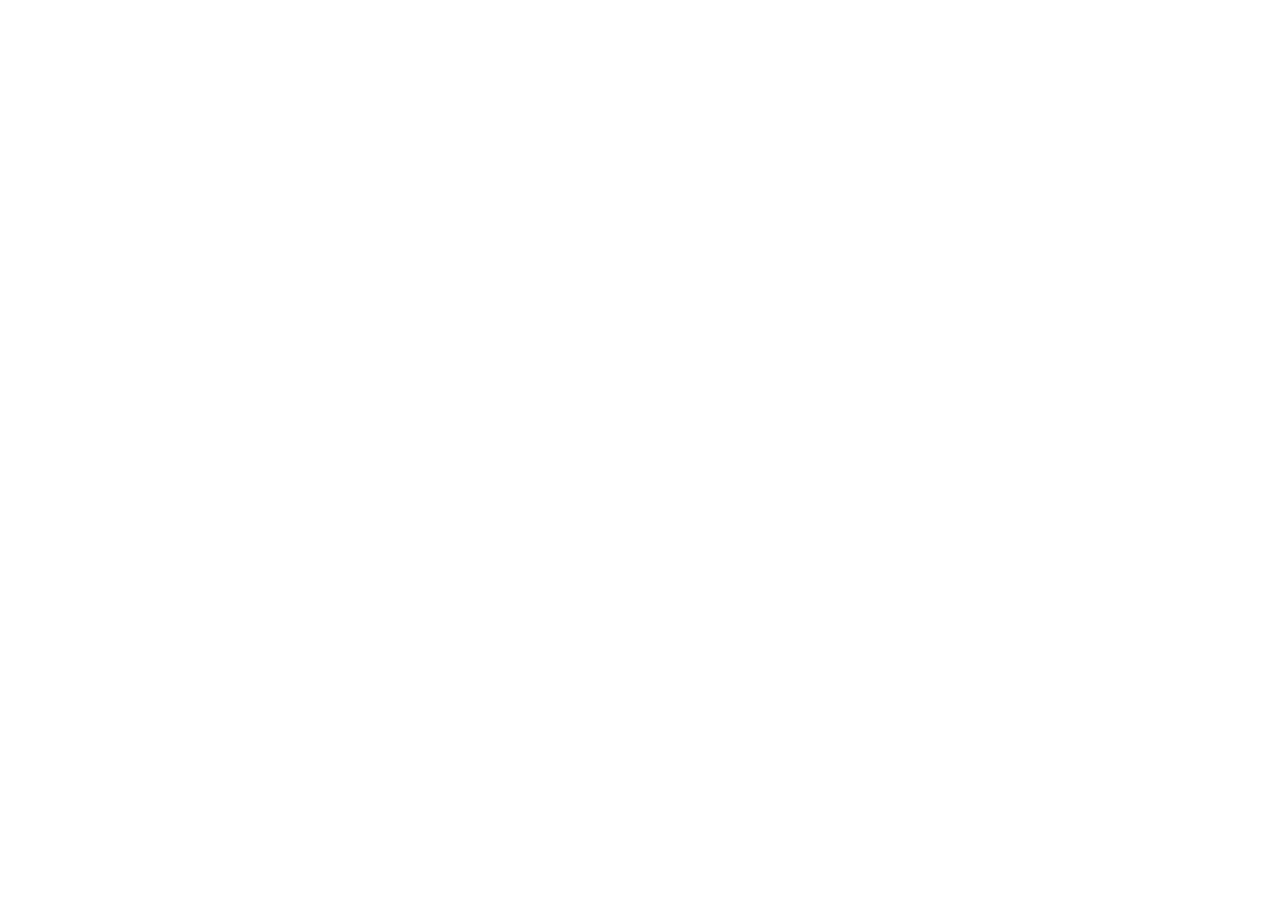
==== registro/index.html @ 0a4f2aae "fix: add working mobile registration route" ====
<!doctype html><html lang="es"><head><meta charset="utf-8"><meta name="viewport" content="width=device-width,initial-scale=1,viewport-fit=cover"><meta name="theme-color" content="#0F5C5E"><meta name="apple-mobile-web-app-capable" content="yes"><meta name="apple-mobile-web-app-status-bar-style" content="default"><meta name="apple-mobile-web-app-title" content="ERGOFIT"><meta name="description" content="ERGOFIT — pausas activas, ergonomía y bienestar laboral."><link rel="manifest" href="../manifest.json"><link rel="icon" href="../assets/images/logo.svg"><link rel="stylesheet" href="styles.css"><title>ERGOFIT | Registro</title></head><body><div id="app"></div><script src="app.js" defer></script></body></html>
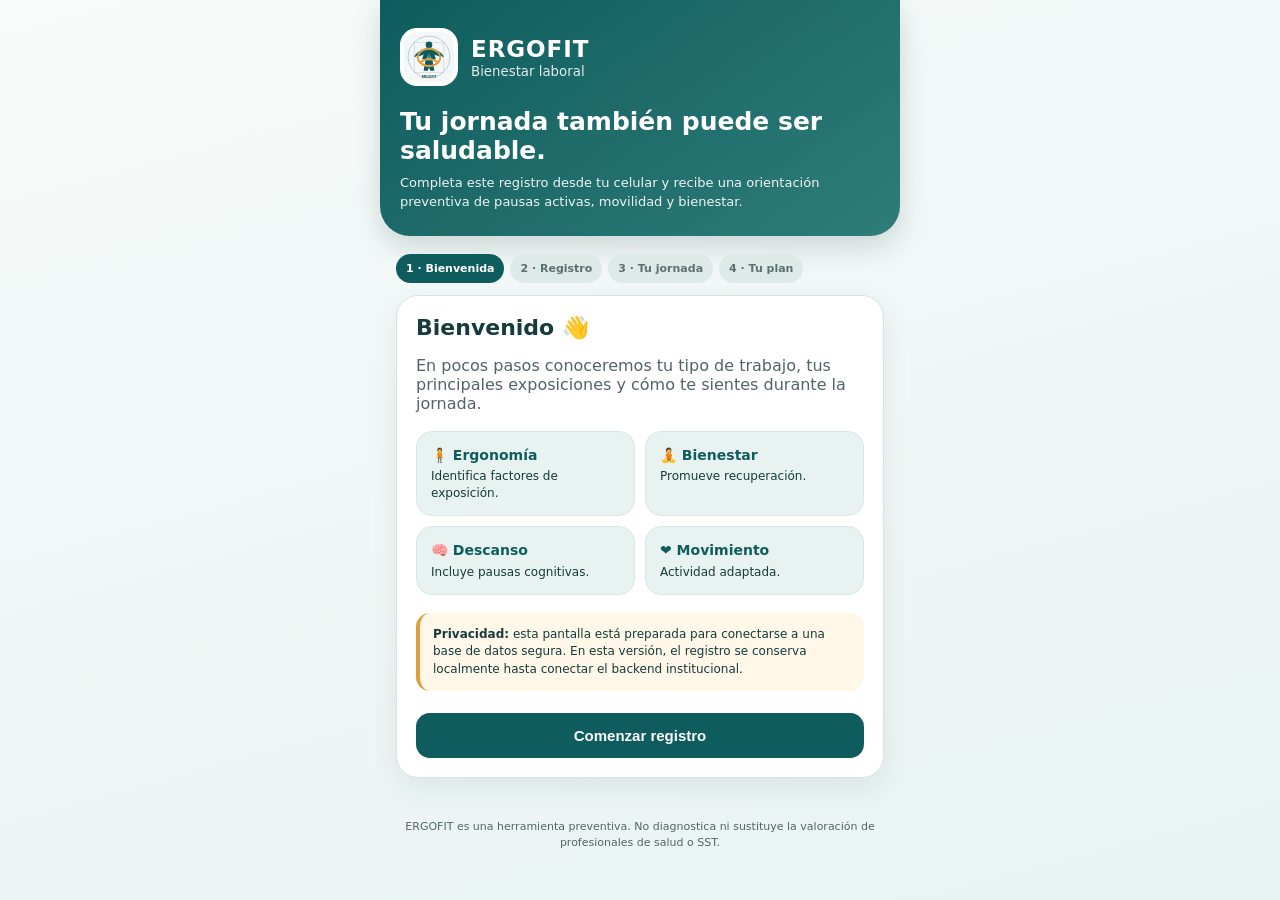
==== commit 16267ad2: "feat: enable offline mode on ERGOFIT registration" ====
--- a/registro/index.html
+++ b/registro/index.html
@@ -1 +1,25 @@
-<!doctype html><html lang="es"><head><meta charset="utf-8"><meta name="viewport" content="width=device-width,initial-scale=1,viewport-fit=cover"><meta name="theme-color" content="#0F5C5E"><meta name="apple-mobile-web-app-capable" content="yes"><meta name="apple-mobile-web-app-status-bar-style" content="default"><meta name="apple-mobile-web-app-title" content="ERGOFIT"><meta name="description" content="ERGOFIT — pausas activas, ergonomía y bienestar laboral."><link rel="manifest" href="../manifest.json"><link rel="icon" href="../assets/images/logo.svg"><link rel="stylesheet" href="styles.css"><title>ERGOFIT | Registro</title></head><body><div id="app"></div><script src="app.js" defer></script></body></html>+<!doctype html>
+<html lang="es">
+<head>
+  <meta charset="utf-8">
+  <meta name="viewport" content="width=device-width,initial-scale=1,viewport-fit=cover">
+  <meta name="theme-color" content="#0F5C5E">
+  <meta name="apple-mobile-web-app-capable" content="yes">
+  <meta name="apple-mobile-web-app-status-bar-style" content="default">
+  <meta name="apple-mobile-web-app-title" content="ERGOFIT">
+  <meta name="description" content="ERGOFIT — pausas activas, ergonomía y bienestar laboral.">
+  <link rel="manifest" href="../manifest.json">
+  <link rel="icon" href="../assets/images/logo.svg">
+  <link rel="stylesheet" href="styles.css">
+  <title>ERGOFIT | Registro</title>
+</head>
+<body>
+  <div id="app"></div>
+  <script src="app.js" defer></script>
+  <script>
+    if ('serviceWorker' in navigator) {
+      window.addEventListener('load', () => navigator.serviceWorker.register('../service-worker.js'));
+    }
+  </script>
+</body>
+</html>
--- a/registro/styles.css
+++ b/registro/styles.css
@@ -0,0 +1 @@
+:root{--p:#0F5C5E;--pd:#0A4648;--s:#2F7D78;--soft:#E8F3F1;--bg:#F4F7F7;--ink:#153B3C;--muted:#526466;--accent:#E09F3E;--line:#D7E3E2;--white:#fff;--danger:#B42318}*{box-sizing:border-box}html{background:var(--bg)}body{margin:0;color:var(--ink);font-family:Inter,ui-sans-serif,system-ui,-apple-system,BlinkMacSystemFont,"Segoe UI",sans-serif;background:linear-gradient(165deg,#F7FBFA 0%,#E8F3F1 100%);min-height:100vh}.app{width:min(100%,520px);margin:auto;padding-bottom:28px}.top{background:linear-gradient(145deg,var(--p),var(--s));color:#fff;padding:28px 20px 24px;border-radius:0 0 30px 30px;box-shadow:0 10px 28px rgba(21,59,60,.18)}.brand{display:flex;align-items:center;gap:13px}.brand img{width:58px;height:58px;border-radius:17px;background:#fff;padding:4px}.brand strong{font-size:23px;letter-spacing:.04em}.brand small{display:block;opacity:.88;margin-top:2px}.top h1{font-size:25px;line-height:1.15;margin:22px 0 7px}.top p{font-size:13px;line-height:1.5;margin:0;opacity:.93}.content{padding:16px}.steps{display:flex;gap:6px;overflow-x:auto;padding:2px 0 12px;scrollbar-width:none}.steps::-webkit-scrollbar{display:none}.step{flex:0 0 auto;border-radius:99px;background:#DDEAE8;color:#5B7071;padding:8px 10px;font-size:11px;font-weight:800}.step.active{background:var(--p);color:#fff}.card{background:#fff;border:1px solid var(--line);border-radius:22px;padding:19px;box-shadow:0 10px 28px rgba(21,59,60,.08);margin-bottom:14px}.card h2{margin:0 0 8px;font-size:22px}.muted{color:var(--muted)}.intro-grid{display:grid;grid-template-columns:1fr 1fr;gap:10px;margin:18px 0}.feature{padding:14px;border-radius:16px;background:var(--soft);border:1px solid #D5E9E6;font-size:12px;line-height:1.35}.feature b{display:block;font-size:14px;margin-bottom:4px;color:var(--p)}.field{margin:14px 0}.field label{display:block;font-size:13px;font-weight:800;margin-bottom:7px}.field input,.field select{width:100%;padding:13px;border:1px solid #BFCFCE;border-radius:13px;background:#fff;color:var(--ink);font-size:15px;outline:none}.field input:focus,.field select:focus{border-color:var(--s);box-shadow:0 0 0 3px rgba(47,125,120,.14)}.choice{display:flex;gap:10px;align-items:flex-start;padding:13px;border:1px solid var(--line);border-radius:15px;margin:8px 0;cursor:pointer}.choice:has(input:checked){border-color:var(--s);background:#F1F8F6}.choice input{margin-top:3px;accent-color:var(--p)}.choice b{font-size:14px}.choice small{display:block;color:var(--muted);font-size:12px;line-height:1.35;margin-top:3px}.zones{display:grid;grid-template-columns:1fr 1fr;gap:8px}.zone{padding:10px;border:1px solid var(--line);border-radius:12px;font-size:13px}.zone input{accent-color:var(--p)}.range{accent-color:var(--p);width:100%}.range-value{text-align:center;font-size:30px;font-weight:900;color:var(--p);margin:6px}.notice{padding:13px;border-radius:14px;background:#FFF8E9;border-left:4px solid var(--accent);font-size:12px;line-height:1.45;margin:14px 0}.danger{background:#FFF1F1;border-left-color:var(--danger)}.btn{width:100%;border:0;border-radius:14px;padding:14px 16px;font-weight:900;font-size:15px;cursor:pointer;margin-top:8px}.primary{background:var(--p);color:#fff}.primary:active{background:var(--pd)}.secondary{background:var(--soft);color:var(--ink)}.ghost{background:transparent;color:var(--p);border:1px solid var(--line)}.hidden{display:none}.plan-item{padding:14px;border:1px solid var(--line);border-radius:16px;margin:9px 0}.plan-item h3{font-size:15px;margin:6px 0}.tag{display:inline-block;padding:5px 8px;border-radius:99px;background:var(--soft);color:var(--p);font-size:11px;font-weight:800;margin-right:4px}.progress{height:7px;background:#DCE9E7;border-radius:99px;overflow:hidden;margin:12px 0}.progress>span{display:block;height:100%;background:linear-gradient(90deg,var(--p),var(--accent));border-radius:99px}.success{text-align:center;padding:10px}.success .icon{font-size:48px}.footer{text-align:center;color:var(--muted);font-size:11px;padding:0 22px;line-height:1.45}.install{display:none;position:sticky;bottom:12px;margin:0 16px;padding:11px 14px;border-radius:16px;background:var(--ink);color:#fff;box-shadow:0 12px 25px rgba(0,0,0,.18);font-size:12px}.install button{float:right;border:0;background:var(--accent);border-radius:8px;padding:6px 10px;font-weight:800}@media(max-width:390px){.content{padding:12px}.card{padding:16px}.intro-grid,.zones{grid-template-columns:1fr}.top h1{font-size:22px}}
